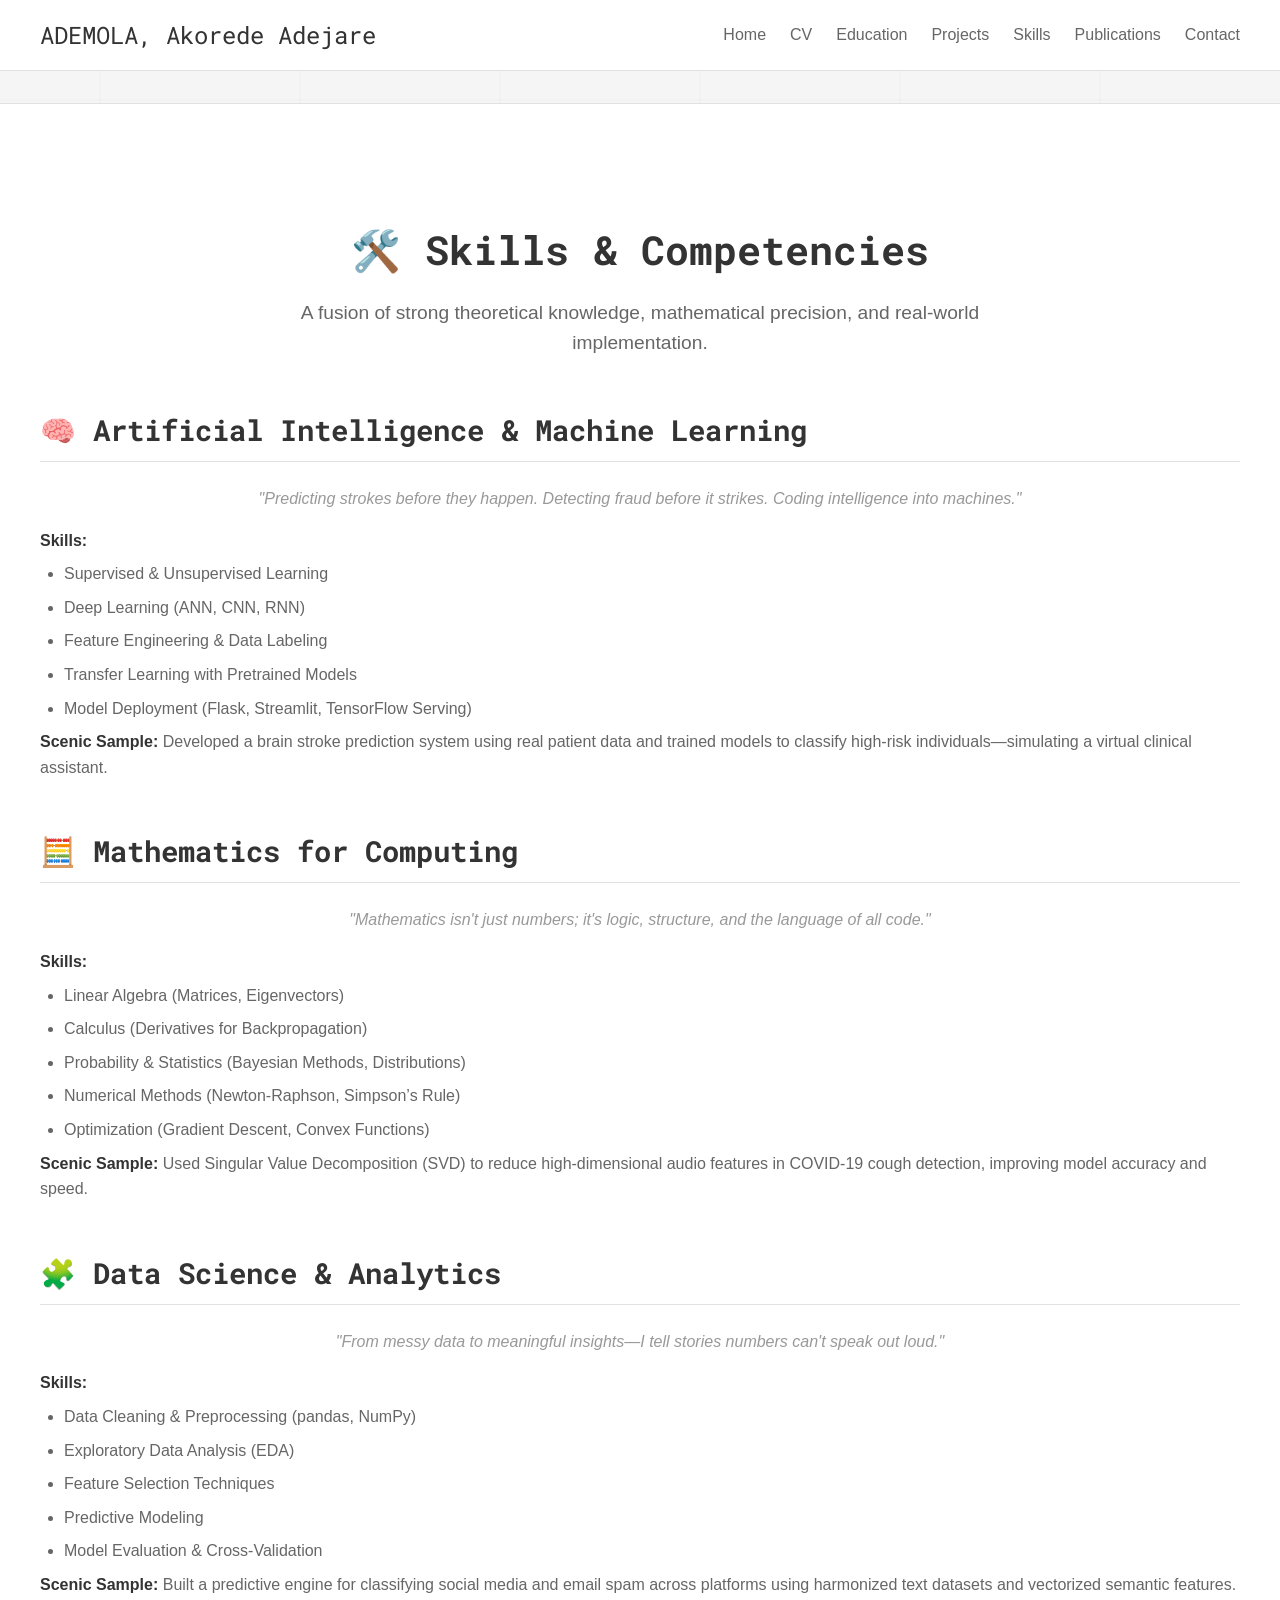
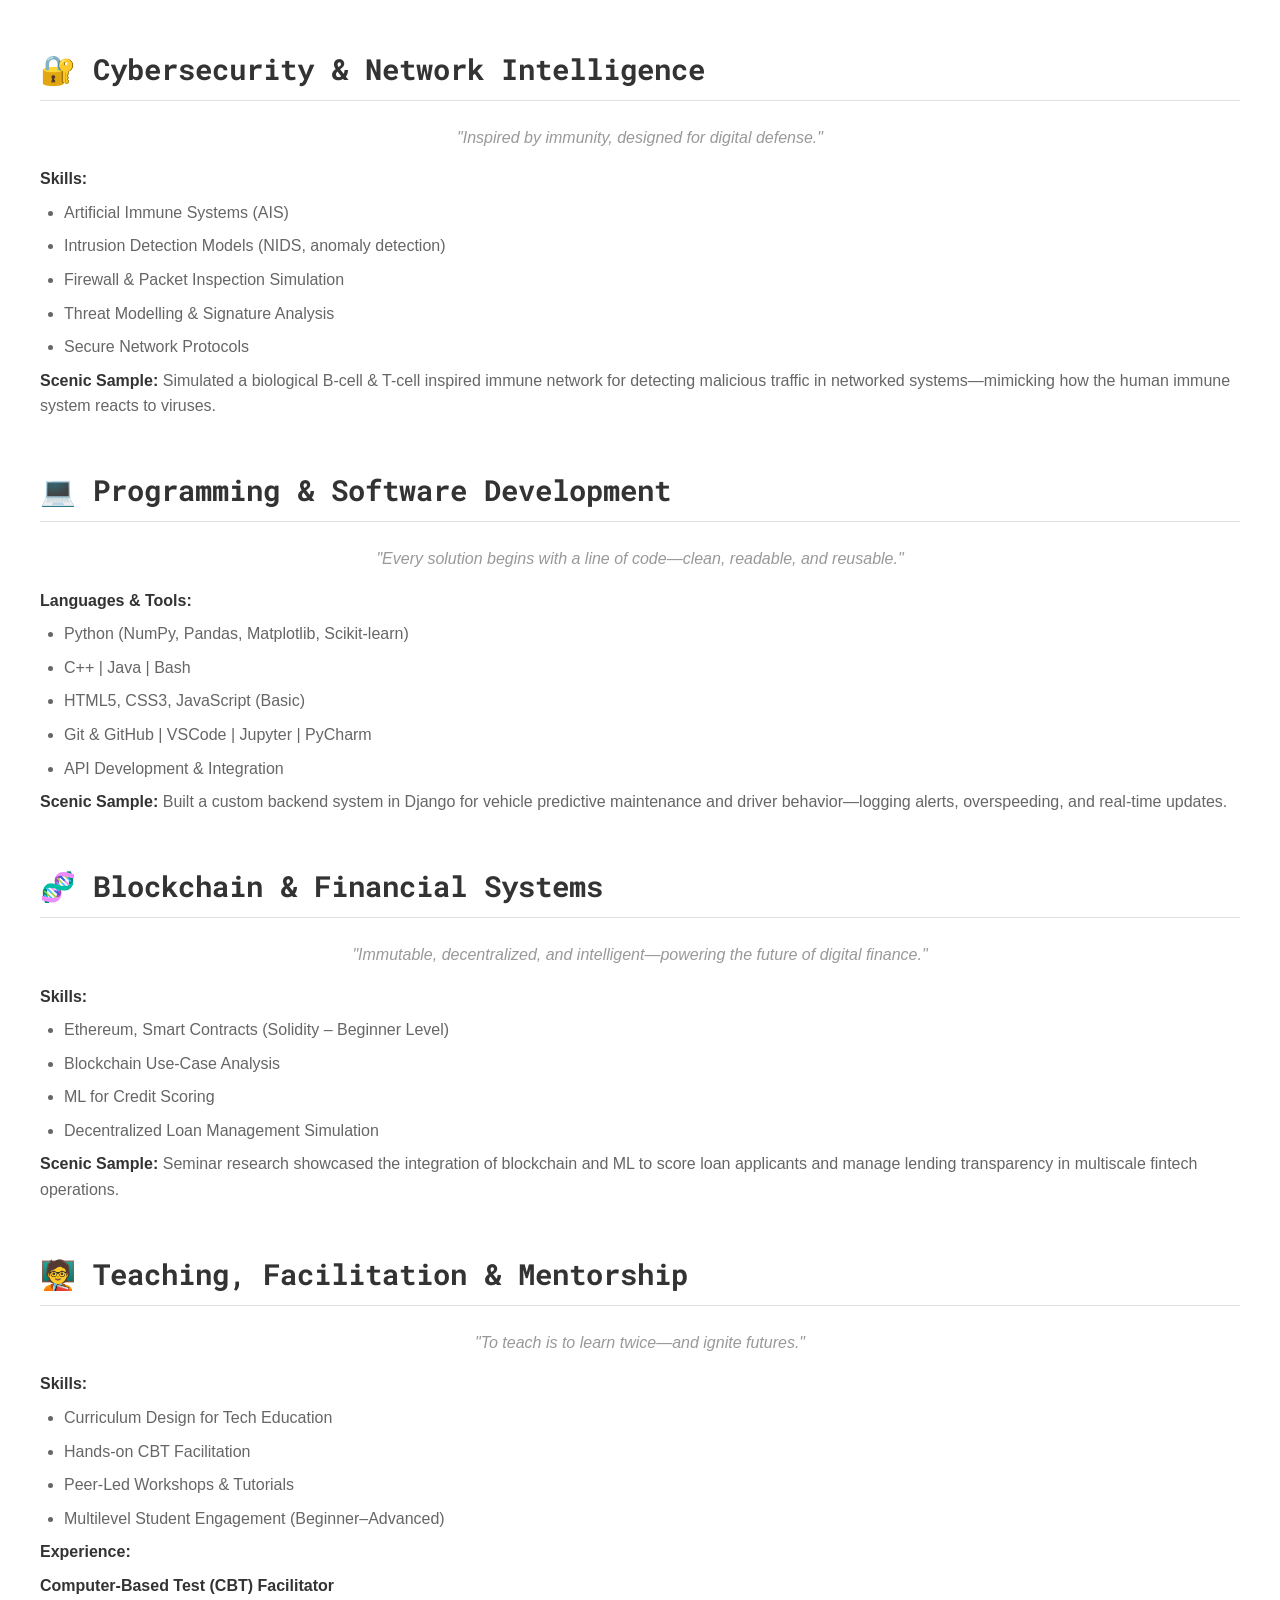
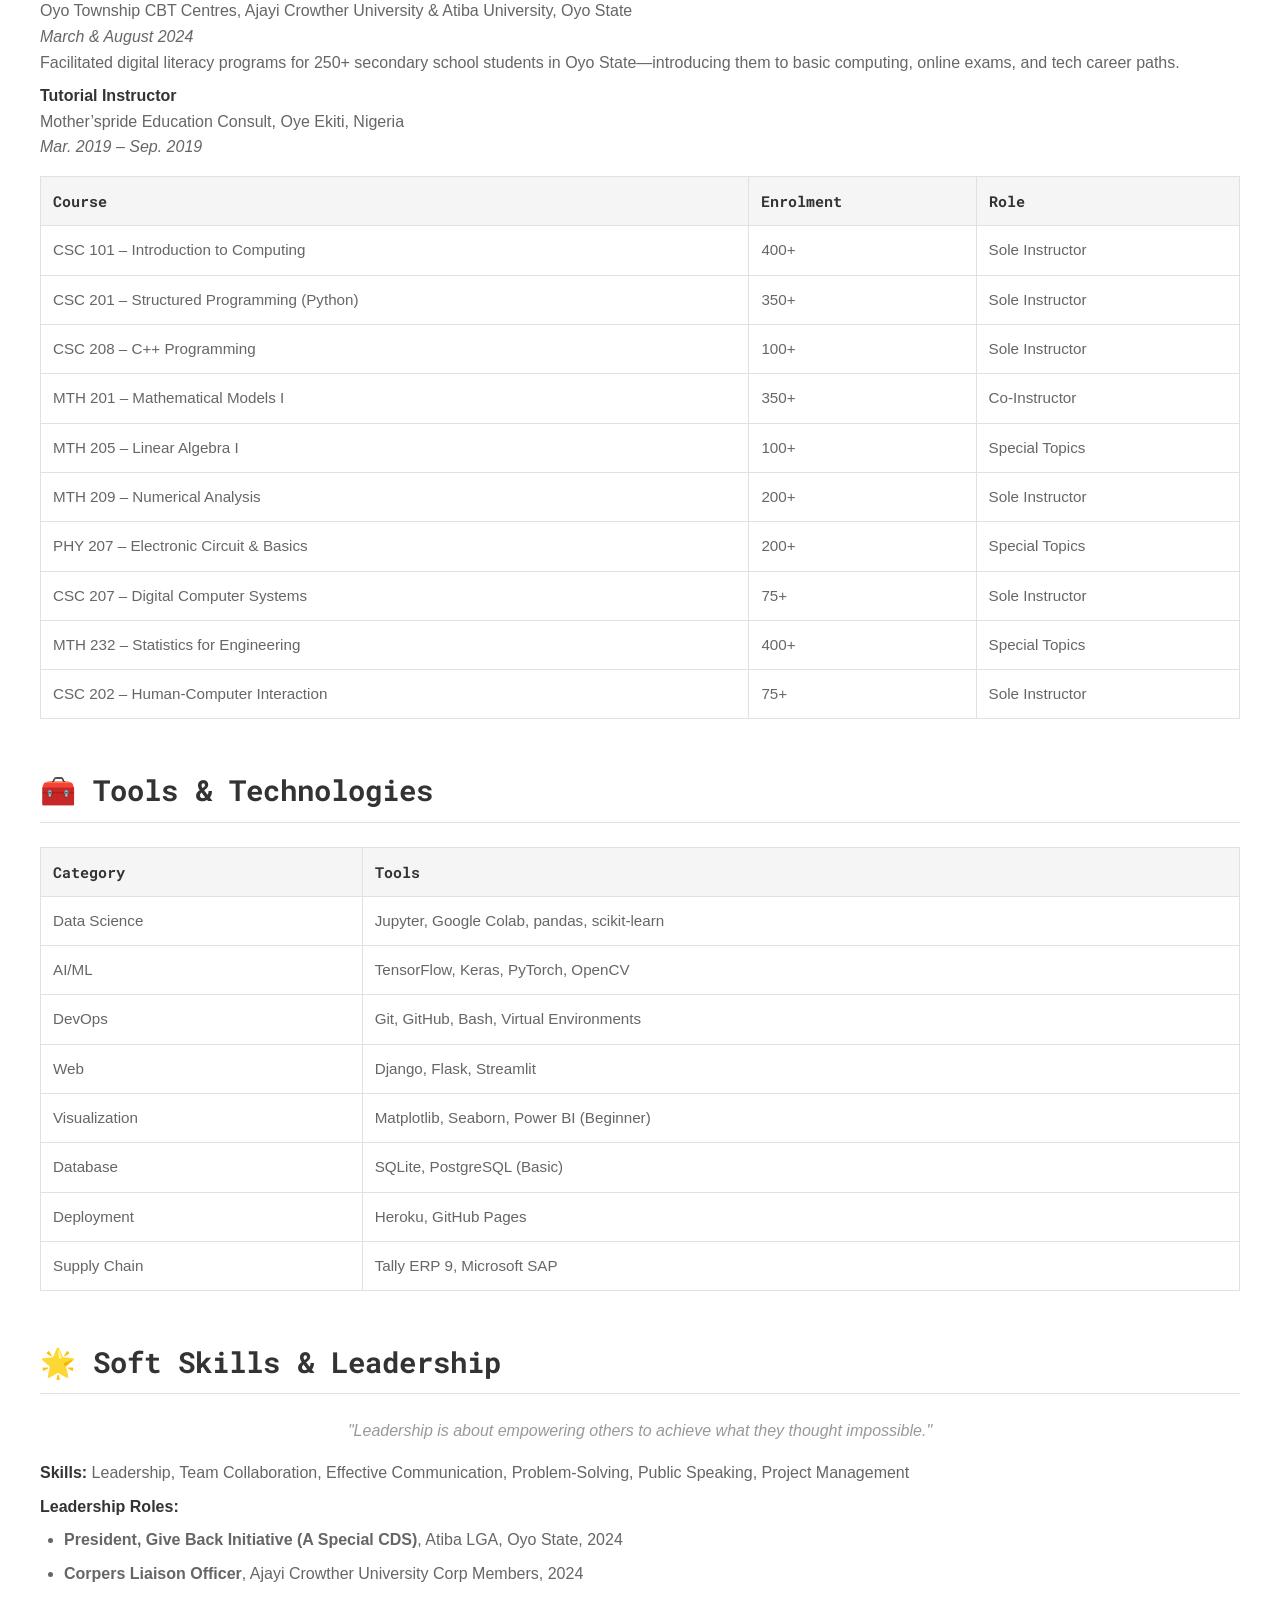
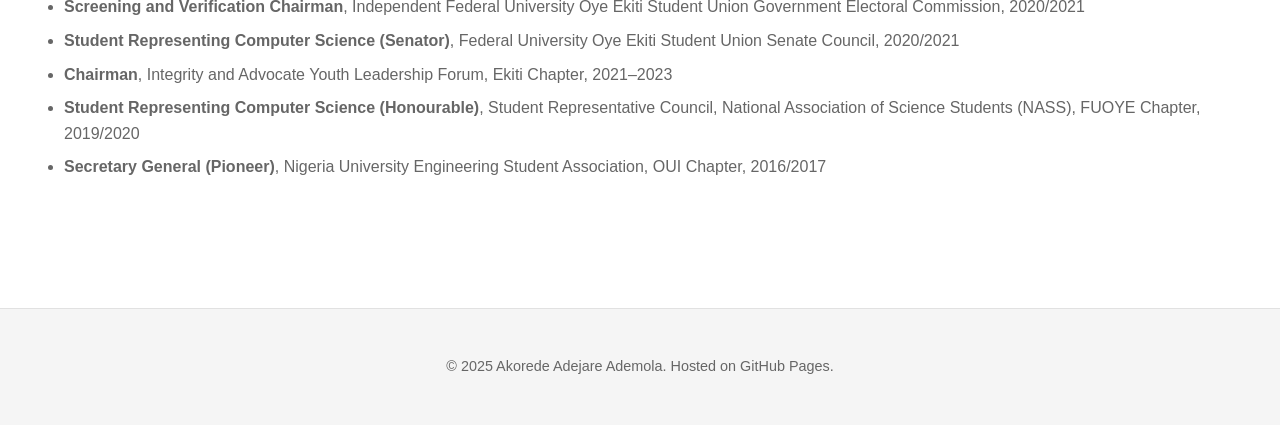
==== skills.html @ 157dbe5f "ADDED SKILL TAB" ====
<!DOCTYPE html>
<html lang="en">
<head>
    <meta charset="UTF-8">
    <meta name="viewport" content="width=device-width, initial-scale=1.0">
    <title>Skills | Akorede Adejare Ademola</title>
    <link rel="stylesheet" href="styles.css">
    <link href="https://fonts.googleapis.com/css2?family=Roboto+Mono&display=swap" rel="stylesheet">
</head>
<body>
    <header>
        <nav>
            <div class="nav-container">
                <a href="index.html" class="site-title">ADEMOLA, Akorede Adejare</a>
                <ul>
                    <li><a href="index.html">Home</a></li>
                    <li><a href="Ademola_Akorede_CV.PDF">CV</a></li>
                    <li><a href="education.html">Education</a></li>
                    <li><a href="projects.html">Projects</a></li>
                    <li><a href="skills.html">Skills</a></li>
                    <li><a href="publications.html">Publications</a></li>
                    <li><a href="contact.html">Contact</a></li>
                </ul>
            </div>
        </nav>
    </header>

    <main>
        <section class="skills">
            <h2>🛠️ Skills & Competencies</h2>
            <p class="skills-intro">A fusion of strong theoretical knowledge, mathematical precision, and real-world implementation.</p>

            <!-- AI & Machine Learning -->
            <div class="skills-section">
                <h3>🧠 Artificial Intelligence & Machine Learning</h3>
                <p class="quote">"Predicting strokes before they happen. Detecting fraud before it strikes. Coding intelligence into machines."</p>
                <p><strong>Skills:</strong></p>
                <ul>
                    <li>Supervised & Unsupervised Learning</li>
                    <li>Deep Learning (ANN, CNN, RNN)</li>
                    <li>Feature Engineering & Data Labeling</li>
                    <li>Transfer Learning with Pretrained Models</li>
                    <li>Model Deployment (Flask, Streamlit, TensorFlow Serving)</li>
                </ul>
                <p><strong>Scenic Sample:</strong> Developed a brain stroke prediction system using real patient data and trained models to classify high-risk individuals—simulating a virtual clinical assistant.</p>
            </div>

            <!-- Mathematics for Computing -->
            <div class="skills-section">
                <h3>🧮 Mathematics for Computing</h3>
                <p class="quote">"Mathematics isn't just numbers; it's logic, structure, and the language of all code."</p>
                <p><strong>Skills:</strong></p>
                <ul>
                    <li>Linear Algebra (Matrices, Eigenvectors)</li>
                    <li>Calculus (Derivatives for Backpropagation)</li>
                    <li>Probability & Statistics (Bayesian Methods, Distributions)</li>
                    <li>Numerical Methods (Newton-Raphson, Simpson’s Rule)</li>
                    <li>Optimization (Gradient Descent, Convex Functions)</li>
                </ul>
                <p><strong>Scenic Sample:</strong> Used Singular Value Decomposition (SVD) to reduce high-dimensional audio features in COVID-19 cough detection, improving model accuracy and speed.</p>
            </div>

            <!-- Data Science & Analytics -->
            <div class="skills-section">
                <h3>🧩 Data Science & Analytics</h3>
                <p class="quote">"From messy data to meaningful insights—I tell stories numbers can't speak out loud."</p>
                <p><strong>Skills:</strong></p>
                <ul>
                    <li>Data Cleaning & Preprocessing (pandas, NumPy)</li>
                    <li>Exploratory Data Analysis (EDA)</li>
                    <li>Feature Selection Techniques</li>
                    <li>Predictive Modeling</li>
                    <li>Model Evaluation & Cross-Validation</li>
                </ul>
                <p><strong>Scenic Sample:</strong> Built a predictive engine for classifying social media and email spam across platforms using harmonized text datasets and vectorized semantic features.</p>
            </div>

            <!-- Cybersecurity & Network Intelligence -->
            <div class="skills-section">
                <h3>🔐 Cybersecurity & Network Intelligence</h3>
                <p class="quote">"Inspired by immunity, designed for digital defense."</p>
                <p><strong>Skills:</strong></p>
                <ul>
                    <li>Artificial Immune Systems (AIS)</li>
                    <li>Intrusion Detection Models (NIDS, anomaly detection)</li>
                    <li>Firewall & Packet Inspection Simulation</li>
                    <li>Threat Modelling & Signature Analysis</li>
                    <li>Secure Network Protocols</li>
                </ul>
                <p><strong>Scenic Sample:</strong> Simulated a biological B-cell & T-cell inspired immune network for detecting malicious traffic in networked systems—mimicking how the human immune system reacts to viruses.</p>
            </div>

            <!-- Programming & Software Development -->
            <div class="skills-section">
                <h3>💻 Programming & Software Development</h3>
                <p class="quote">"Every solution begins with a line of code—clean, readable, and reusable."</p>
                <p><strong>Languages & Tools:</strong></p>
                <ul>
                    <li>Python (NumPy, Pandas, Matplotlib, Scikit-learn)</li>
                    <li>C++ | Java | Bash</li>
                    <li>HTML5, CSS3, JavaScript (Basic)</li>
                    <li>Git & GitHub | VSCode | Jupyter | PyCharm</li>
                    <li>API Development & Integration</li>
                </ul>
                <p><strong>Scenic Sample:</strong> Built a custom backend system in Django for vehicle predictive maintenance and driver behavior—logging alerts, overspeeding, and real-time updates.</p>
            </div>

            <!-- Blockchain & Financial Systems -->
            <div class="skills-section">
                <h3>🧬 Blockchain & Financial Systems</h3>
                <p class="quote">"Immutable, decentralized, and intelligent—powering the future of digital finance."</p>
                <p><strong>Skills:</strong></p>
                <ul>
                    <li>Ethereum, Smart Contracts (Solidity – Beginner Level)</li>
                    <li>Blockchain Use-Case Analysis</li>
                    <li>ML for Credit Scoring</li>
                    <li>Decentralized Loan Management Simulation</li>
                </ul>
                <p><strong>Scenic Sample:</strong> Seminar research showcased the integration of blockchain and ML to score loan applicants and manage lending transparency in multiscale fintech operations.</p>
            </div>

            <!-- Teaching, Facilitation & Mentorship -->
            <div class="skills-section">
                <h3>🧑‍🏫 Teaching, Facilitation & Mentorship</h3>
                <p class="quote">"To teach is to learn twice—and ignite futures."</p>
                <p><strong>Skills:</strong></p>
                <ul>
                    <li>Curriculum Design for Tech Education</li>
                    <li>Hands-on CBT Facilitation</li>
                    <li>Peer-Led Workshops & Tutorials</li>
                    <li>Multilevel Student Engagement (Beginner–Advanced)</li>
                </ul>
                <p><strong>Experience:</strong></p>
                <p><strong>Computer-Based Test (CBT) Facilitator</strong><br>
                Oyo Township CBT Centres, Ajayi Crowther University & Atiba University, Oyo State<br>
                <em>March & August 2024</em><br>
                Facilitated digital literacy programs for 250+ secondary school students in Oyo State—introducing them to basic computing, online exams, and tech career paths.</p>
                <p><strong>Tutorial Instructor</strong><br>
                Mother’spride Education Consult, Oye Ekiti, Nigeria<br>
                <em>Mar. 2019 – Sep. 2019</em></p>
                <table>
                    <thead>
                        <tr>
                            <th>Course</th>
                            <th>Enrolment</th>
                            <th>Role</th>
                        </tr>
                    </thead>
                    <tbody>
                        <tr><td>CSC 101 – Introduction to Computing</td><td>400+</td><td>Sole Instructor</td></tr>
                        <tr><td>CSC 201 – Structured Programming (Python)</td><td>350+</td><td>Sole Instructor</td></tr>
                        <tr><td>CSC 208 – C++ Programming</td><td>100+</td><td>Sole Instructor</td></tr>
                        <tr><td>MTH 201 – Mathematical Models I</td><td>350+</td><td>Co-Instructor</td></tr>
                        <tr><td>MTH 205 – Linear Algebra I</td><td>100+</td><td>Special Topics</td></tr>
                        <tr><td>MTH 209 – Numerical Analysis</td><td>200+</td><td>Sole Instructor</td></tr>
                        <tr><td>PHY 207 – Electronic Circuit & Basics</td><td>200+</td><td>Special Topics</td></tr>
                        <tr><td>CSC 207 – Digital Computer Systems</td><td>75+</td><td>Sole Instructor</td></tr>
                        <tr><td>MTH 232 – Statistics for Engineering</td><td>400+</td><td>Special Topics</td></tr>
                        <tr><td>CSC 202 – Human-Computer Interaction</td><td>75+</td><td>Sole Instructor</td></tr>
                    </tbody>
                </table>
            </div>

            <!-- Tools & Technologies -->
            <div class="skills-section">
                <h3>🧰 Tools & Technologies</h3>
                <table>
                    <thead>
                        <tr>
                            <th>Category</th>
                            <th>Tools</th>
                        </tr>
                    </thead>
                    <tbody>
                        <tr><td>Data Science</td><td>Jupyter, Google Colab, pandas, scikit-learn</td></tr>
                        <tr><td>AI/ML</td><td>TensorFlow, Keras, PyTorch, OpenCV</td></tr>
                        <tr><td>DevOps</td><td>Git, GitHub, Bash, Virtual Environments</td></tr>
                        <tr><td>Web</td><td>Django, Flask, Streamlit</td></tr>
                        <tr><td>Visualization</td><td>Matplotlib, Seaborn, Power BI (Beginner)</td></tr>
                        <tr><td>Database</td><td>SQLite, PostgreSQL (Basic)</td></tr>
                        <tr><td>Deployment</td><td>Heroku, GitHub Pages</td></tr>
                        <tr><td>Supply Chain</td><td>Tally ERP 9, Microsoft SAP</td></tr>
                    </tbody>
                </table>
            </div>

            <!-- Soft Skills -->
            <div class="skills-section">
                <h3>🌟 Soft Skills & Leadership</h3>
                <p class="quote">"Leadership is about empowering others to achieve what they thought impossible."</p>
                <p><strong>Skills:</strong> Leadership, Team Collaboration, Effective Communication, Problem-Solving, Public Speaking, Project Management</p>
                <p><strong>Leadership Roles:</strong></p>
                <ul>
                    <li><strong>President, Give Back Initiative (A Special CDS)</strong>, Atiba LGA, Oyo State, 2024</li>
                    <li><strong>Corpers Liaison Officer</strong>, Ajayi Crowther University Corp Members, 2024</li>
                    <li><strong>Screening and Verification Chairman</strong>, Independent Federal University Oye Ekiti Student Union Government Electoral Commission, 2020/2021</li>
                    <li><strong>Student Representing Computer Science (Senator)</strong>, Federal University Oye Ekiti Student Union Senate Council, 2020/2021</li>
                    <li><strong>Chairman</strong>, Integrity and Advocate Youth Leadership Forum, Ekiti Chapter, 2021–2023</li>
                    <li><strong>Student Representing Computer Science (Honourable)</strong>, Student Representative Council, National Association of Science Students (NASS), FUOYE Chapter, 2019/2020</li>
                    <li><strong>Secretary General (Pioneer)</strong>, Nigeria University Engineering Student Association, OUI Chapter, 2016/2017</li>
                </ul>
            </div>
        </section>
    </main>

    <footer>
        <p>© 2025 Akorede Adejare Ademola. Hosted on GitHub Pages.</p>
    </footer>

    <script src="script.js"></script>
</body>
</html>
---- styles.css ----
body {
    font-family: -apple-system, BlinkMacSystemFont, "Segoe UI", Roboto, Helvetica, Arial, sans-serif;
    margin: 0;
    padding: 0;
    background: #fff;
    color: #333;
    line-height: 1.6;
}

header {
    background: #f5f5f5;
    position: relative;
    padding-bottom: 2rem;
    border-bottom: 1px solid #e1e1e1;
}

header::before {
    content: '';
    position: absolute;
    top: 0;
    left: 0;
    width: 100%;
    height: 100%;
    background: url('data:image/svg+xml,<svg xmlns="http://www.w3.org/2000/svg" width="200" height="200" viewBox="0 0 200 200"><line x1="0" y1="100" x2="200" y2="100" stroke="rgba(0,0,0,0.05)" stroke-width="1"/><line x1="100" y1="0" x2="100" y2="200" stroke="rgba(0,0,0,0.05)" stroke-width="1"/><circle cx="50" cy="50" r="2" fill="rgba(0,0,0,0.1)"/><circle cx="150" cy="150" r="2" fill="rgba(0,0,0,0.1)"/></svg>');
    opacity: 0.5;
}

nav {
    background: #fff;
    border-bottom: 1px solid #e1e1e1;
    position: sticky;
    top: 0;
    z-index: 100;
}

.nav-container {
    max-width: 1200px;
    margin: 0 auto;
    padding: 1rem 2rem;
    display: flex;
    justify-content: space-between;
    align-items: center;
}

.site-title {
    font-family: 'Roboto Mono', monospace;
    font-size: 1.5rem;
    color: #333;
    text-decoration: none;
}

nav ul {
    list-style: none;
    margin: 0;
    padding: 0;
    display: flex;
    gap: 1.5rem;
}

nav a {
    color: #666;
    text-decoration: none;
    font-size: 1rem;
    transition: color 0.2s ease;
}

nav a:hover {
    color: #00c4cc;
}

.hero {
    max-width: 1200px;
    margin: 3rem auto 0;
    padding: 0 2rem;
    text-align: center;
}

.hero h1 {
    font-family: 'Roboto Mono', monospace;
    font-size: 2rem;
    color: #333;
    margin: 0 0 1rem;
}

.affiliation, .credentials, .intro {
    font-size: 1.1rem;
    color: #666;
    margin: 0 0 0.5rem;
}

main {
    max-width: 1200px;
    margin: 2rem auto;
    padding: 0 2rem;
}

.portfolio-summary h2 {
    font-family: 'Roboto Mono', monospace;
    font-size: 1.8rem;
    color: #333;
    border-bottom: 1px solid #e1e1e1;
    padding-bottom: 0.5rem;
    margin-bottom: 2rem;
}

.summary-card {
    background: #fff;
    padding: 1.5rem;
    border: 1px solid #e1e1e1;
    border-radius: 4px;
    margin-bottom: 2rem;
    box-shadow: 0 2px 4px rgba(0,0,0,0.05);
}

.summary-card p:first-child {
    font-weight: bold;
    color: #00c4cc;
    margin-bottom: 0.5rem;
}

.summary-grid {
    display: grid;
    grid-template-columns: repeat(auto-fit, minmax(300px, 1fr));
    gap: 2rem;
}

.summary-item {
    background: #fff;
    padding: 1.5rem;
    border: 1px solid #e1e1e1;
    border-radius: 4px;
    transition: box-shadow 0.2s ease;
}

.summary-item:hover {
    box-shadow: 0 4px 8px rgba(0,0,0,0.1);
}

.summary-item h3 {
    font-family: 'Roboto Mono', monospace;
    font-size: 1.2rem;
    color: #333;
    margin: 0 0 1rem;
}

.summary-item p, .summary-item ul {
    font-size: 1rem;
    color: #666;
    margin: 0 0 1rem;
}

.summary-item ul {
    padding-left: 1.5rem;
}

.summary-item ul li {
    margin-bottom: 0.5rem;
}

footer {
    text-align: center;
    padding: 2rem;
    background: #f5f5f5;
    color: #666;
    font-size: 0.9rem;
    border-top: 1px solid #e1e1e1;
}

/* Dark Mode Adjustments */
.dark-mode { background: #2d2d2d; color: #ddd; }
.dark-mode header { background: #333; border-bottom-color: #444; }
.dark-mode header::before { background: url('data:image/svg+xml,<svg xmlns="http://www.w3.org/2000/svg" width="200" height="200" viewBox="0 0 200 200"><line x1="0" y1="100" x2="200" y2="100" stroke="rgba(255,255,255,0.05)" stroke-width="1"/><line x1="100" y1="0" x2="100" y2="200" stroke="rgba(255,255,255,0.05)" stroke-width="1"/><circle cx="50" cy="50" r="2" fill="rgba(255,255,255,0.1)"/><circle cx="150" cy="150" r="2" fill="rgba(255,255,255,0.1)"/></svg>'); }
.dark-mode nav { background: #222; border-bottom-color: #333; }
.dark-mode .site-title, .dark-mode .hero h1, .dark-mode h2, .dark-mode h3 { color: #fff; }
.dark-mode nav a { color: #bbb; }
.dark-mode nav a:hover { color: #00c4cc; }
.dark-mode .affiliation, .dark-mode .intro, .dark-mode .summary-item p, .dark-mode .summary-item ul { color: #bbb; }
.dark-mode .credentials { color: #888; }
.dark-mode .summary-card, .dark-mode .summary-item { background: #333; border-color: #444; box-shadow: 0 2px 4px rgba(255,255,255,0.05); }
.dark-mode .summary-card p:first-child { color: #00c4cc; }
.dark-mode .summary-item:hover { box-shadow: 0 4px 8px rgba(255,255,255,0.1); }
.dark-mode footer { background: #333; color: #bbb; border-top-color: #444; }

/* Add this to the end of your existing styles.css */
.cv-button {
    display: inline-block;
    padding: 0.75rem 1.5rem;
    background: #00c4cc; /* Teal from Minimal Mistakes */
    color: #fff;
    text-decoration: none;
    border-radius: 4px;
    font-family: 'Roboto Mono', monospace;
    font-size: 1rem;
    margin-top: 1.5rem;
    transition: background 0.2s ease;
}

.cv-button:hover {
    background: #009ba1; /* Darker teal on hover */
}

/* Dark mode adjustment for CV button */
.dark-mode .cv-button {
    background: #00c4cc;
}

.dark-mode .cv-button:hover {
    background: #009ba1;
}

/* Contact Section */
.contact {
    padding: 4rem 0;
    text-align: center;
    background: linear-gradient(135deg, #f5f5f5 0%, #e5e5e5 100%); /* Subtle gradient background */
    position: relative;
    overflow: hidden;
}

/* Add a subtle data-inspired overlay */
.contact::before {
    content: '';
    position: absolute;
    top: 0;
    left: 0;
    width: 100%;
    height: 100%;
    background: url('data:image/svg+xml,<svg xmlns="http://www.w3.org/2000/svg" width="200" height="200" viewBox="0 0 200 200"><line x1="0" y1="100" x2="200" y2="100" stroke="rgba(0,0,0,0.03)" stroke-width="1"/><line x1="100" y1="0" x2="100" y2="200" stroke="rgba(0,0,0,0.03)" stroke-width="1"/><circle cx="50" cy="50" r="2" fill="rgba(0,0,0,0.05)"/><circle cx="150" cy="150" r="2" fill="rgba(0,0,0,0.05)"/></svg>');
    opacity: 0.5;
    pointer-events: none;
}

.contact h2 {
    font-family: 'Roboto Mono', monospace;
    font-size: 2.5rem;
    color: #333;
    margin-bottom: 1rem;
    text-shadow: 1px 1px 2px rgba(0,0,0,0.1);
}

.contact-intro {
    max-width: 700px;
    margin: 0 auto 3rem;
    font-size: 1.2rem;
    color: #666;
    line-height: 1.8;
}

.contact-grid {
    display: grid;
    grid-template-columns: repeat(auto-fit, minmax(260px, 1fr));
    gap: 2rem;
    max-width: 1200px;
    margin: 0 auto;
}

.contact-item {
    background: rgba(255, 255, 255, 0.8); /* Glassmorphism effect */
    backdrop-filter: blur(10px);
    padding: 1.5rem;
    border: 1px solid rgba(255, 255, 255, 0.2);
    border-radius: 12px;
    transition: transform 0.3s ease, box-shadow 0.3s ease, background 0.3s ease;
    text-align: left;
}

.contact-item:hover {
    transform: translateY(-8px);
    box-shadow: 0 8px 16px rgba(0,0,0,0.15);
    background: rgba(255, 255, 255, 0.9);
}

.contact-item i {
    font-size: 1.8rem;
    color: #00c4cc;
    margin-right: 1rem;
    vertical-align: middle;
    transition: transform 0.3s ease;
}

.contact-item:hover i {
    transform: scale(1.2) rotate(5deg); /* Subtle pulse and rotate on hover */
}

.contact-item p {
    margin: 0;
    font-size: 1rem;
    color: #666;
    display: inline-block;
}

.contact-item p strong {
    color: #333;
}

.contact-item a {
    color: #00c4cc;
    text-decoration: none;
    font-weight: 500;
    transition: color 0.2s ease;
}

.contact-item a:hover {
    color: #009ba1;
}

.contact-item span {
    font-size: 0.9rem;
    color: #999;
}

.location i {
    color: #ff6b6b;
}

.dark-mode .contact {
    background: linear-gradient(135deg, #2d2d2d 0%, #1f1f1f 100%);
}

.dark-mode .contact::before {
    background: url('data:image/svg+xml,<svg xmlns="http://www.w3.org/2000/svg" width="200" height="200" viewBox="0 0 200 200"><line x1="0" y1="100" x2="200" y2="100" stroke="rgba(255,255,255,0.03)" stroke-width="1"/><line x1="100" y1="0" x2="100" y2="200" stroke="rgba(255,255,255,0.03)" stroke-width="1"/><circle cx="50" cy="50" r="2" fill="rgba(255,255,255,0.05)"/><circle cx="150" cy="150" r="2" fill="rgba(255,255,255,0.05)"/></svg>');
}

.dark-mode .contact h2,
.dark-mode .contact-item p strong {
    color: #fff;
}

.dark-mode .contact-intro,
.dark-mode .contact-item p {
    color: #bbb;
}

.dark-mode .contact-item {
    background: rgba(50, 50, 50, 0.8);
    border-color: rgba(255, 255, 255, 0.1);
    box-shadow: 0 2px 4px rgba(255,255,255,0.05);
}

.dark-mode .contact-item:hover {
    background: rgba(50, 50, 50, 0.9);
    box-shadow: 0 8px 16px rgba(255,255,255,0.1);
}

.dark-mode .contact-item a {
    color: #00c4cc;
}

.dark-mode .contact-item a:hover {
    color: #009ba1;
}

.dark-mode .contact-item span {
    color: #888;
}

.dark-mode .location i {
    color: #ff8787;
}

/* Education Section */
.education {
    padding: 3rem 0;
    max-width: 1200px;
    margin: 0 auto;
}

.education h2 {
    font-family: 'Roboto Mono', monospace;
    font-size: 2.5rem;
    color: #333;
    text-align: center;
    margin-bottom: 2rem;
}

.education-section {
    margin-bottom: 3rem;
}

.education-section h3 {
    font-family: 'Roboto Mono', monospace;
    font-size: 1.8rem;
    color: #333;
    border-bottom: 1px solid #e1e1e1;
    padding-bottom: 0.5rem;
    margin-bottom: 1.5rem;
}

.education-item {
    background: #fff;
    padding: 1.5rem;
    border: 1px solid #e1e1e1;
    border-radius: 8px;
    margin-bottom: 1.5rem;
    transition: box-shadow 0.3s ease;
}

.education-item:hover {
    box-shadow: 0 4px 8px rgba(0,0,0,0.1);
}

.education-item h4 {
    font-family: 'Roboto Mono', monospace;
    font-size: 1.4rem;
    color: #00c4cc;
    margin-bottom: 0.5rem;
}

.education-item p {
    font-size: 1rem;
    color: #666;
    margin: 0.5rem 0;
}

.education-item a {
    color: #00c4cc;
    text-decoration: none;
    transition: color 0.2s ease;
}

.education-item a:hover {
    color: #009ba1;
}

.education-item ul {
    padding-left: 1.5rem;
    margin: 0.5rem 0;
}

.education-item ul li {
    font-size: 1rem;
    color: #666;
    margin-bottom: 0.5rem;
}

.education-item table {
    width: 100%;
    border-collapse: collapse;
    margin: 1rem 0;
}

.education-item table th,
.education-item table td {
    padding: 0.75rem;
    border: 1px solid #e1e1e1;
    font-size: 0.95rem;
    text-align: left;
}

.education-item table th {
    background: #f5f5f5;
    color: #333;
    font-family: 'Roboto Mono', monospace;
}

.education-item table td {
    color: #666;
}

.quote {
    font-style: italic;
    color: #999;
    text-align: center;
    margin: 1rem 0;
}

/* Dark Mode Adjustments */
.dark-mode .education h2,
.dark-mode .education-section h3,
.dark-mode .education-item table th {
    color: #fff;
}

.dark-mode .education-item {
    background: #333;
    border-color: #444;
}

.dark-mode .education-item:hover {
    box-shadow: 0 4px 8px rgba(255,255,255,0.1);
}

.dark-mode .education-item h4 {
    color: #00c4cc;
}

.dark-mode .education-item p,
.dark-mode .education-item ul li,
.dark-mode .education-item table td {
    color: #bbb;
}

.dark-mode .education-item a {
    color: #00c4cc;
}

.dark-mode .education-item a:hover {
    color: #009ba1;
}

.dark-mode .education-item table th {
    background: #444;
}

.dark-mode .quote {
    color: #888;
}

/* Skills Section */
.skills {
    padding: 3rem 0;
    max-width: 1200px;
    margin: 0 auto;
}

.skills h2 {
    font-family: 'Roboto Mono', monospace;
    font-size: 2.5rem;
    color: #333;
    text-align: center;
    margin-bottom: 1rem;
}

.skills-intro {
    max-width: 700px;
    margin: 0 auto 3rem;
    font-size: 1.2rem;
    color: #666;
    text-align: center;
}

.skills-section {
    margin-bottom: 3rem;
}

.skills-section h3 {
    font-family: 'Roboto Mono', monospace;
    font-size: 1.8rem;
    color: #333;
    border-bottom: 1px solid #e1e1e1;
    padding-bottom: 0.5rem;
    margin-bottom: 1.5rem;
}

.skills-section p {
    font-size: 1rem;
    color: #666;
    margin: 0.5rem 0;
}

.skills-section p.quote {
    font-style: italic;
    color: #999;
    margin-bottom: 1rem;
}

.skills-section p strong {
    color: #333;
}

.skills-section ul {
    padding-left: 1.5rem;
    margin: 0.5rem 0;
}

.skills-section ul li {
    font-size: 1rem;
    color: #666;
    margin-bottom: 0.5rem;
}

.skills-section table {
    width: 100%;
    border-collapse: collapse;
    margin: 1rem 0;
}

.skills-section table th,
.skills-section table td {
    padding: 0.75rem;
    border: 1px solid #e1e1e1;
    font-size: 0.95rem;
    text-align: left;
}

.skills-section table th {
    background: #f5f5f5;
    color: #333;
    font-family: 'Roboto Mono', monospace;
}

.skills-section table td {
    color: #666;
}

/* Dark Mode Adjustments */
.dark-mode .skills h2,
.dark-mode .skills-section h3,
.dark-mode .skills-section table th {
    color: #fff;
}

.dark-mode .skills-intro,
.dark-mode .skills-section p,
.dark-mode .skills-section ul li,
.dark-mode .skills-section table td {
    color: #bbb;
}

.dark-mode .skills-section p strong {
    color: #fff;
}

.dark-mode .skills-section p.quote {
    color: #888;
}

.dark-mode .skills-section table th {
    background: #444;
}
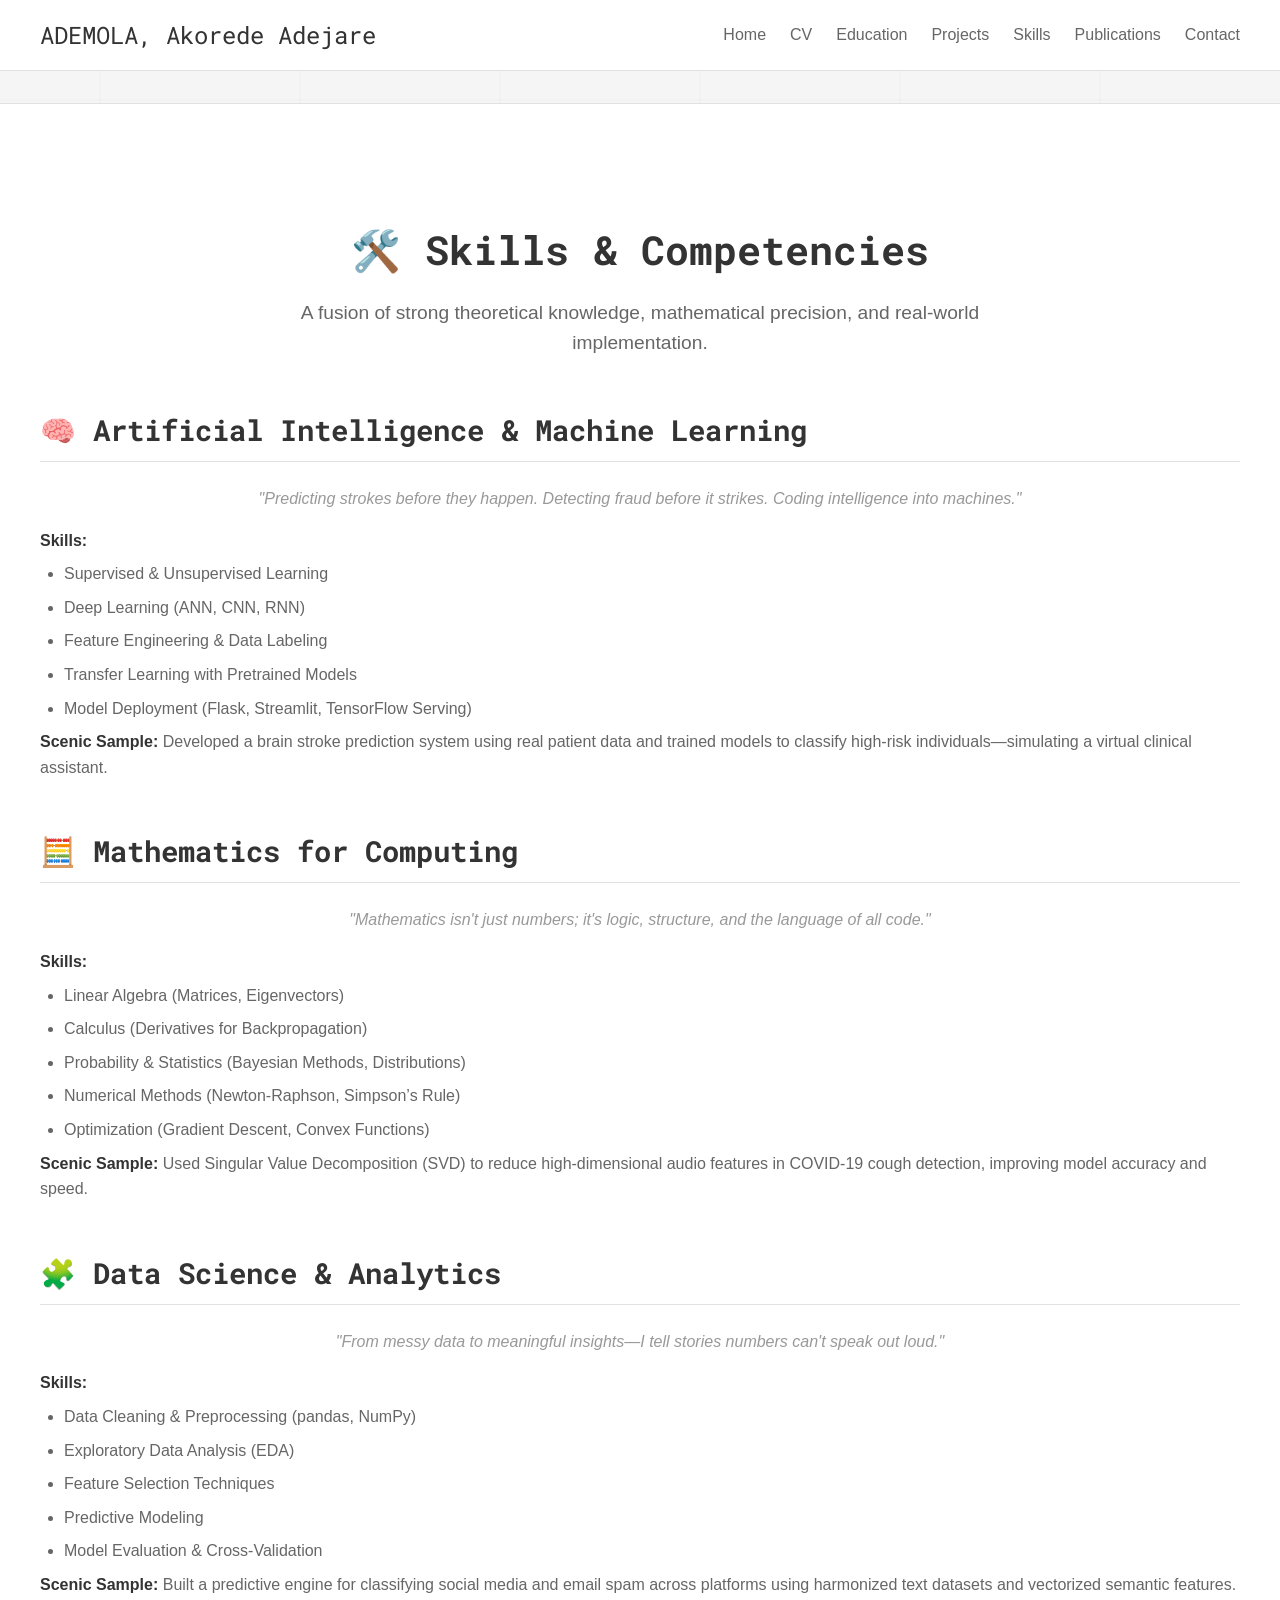
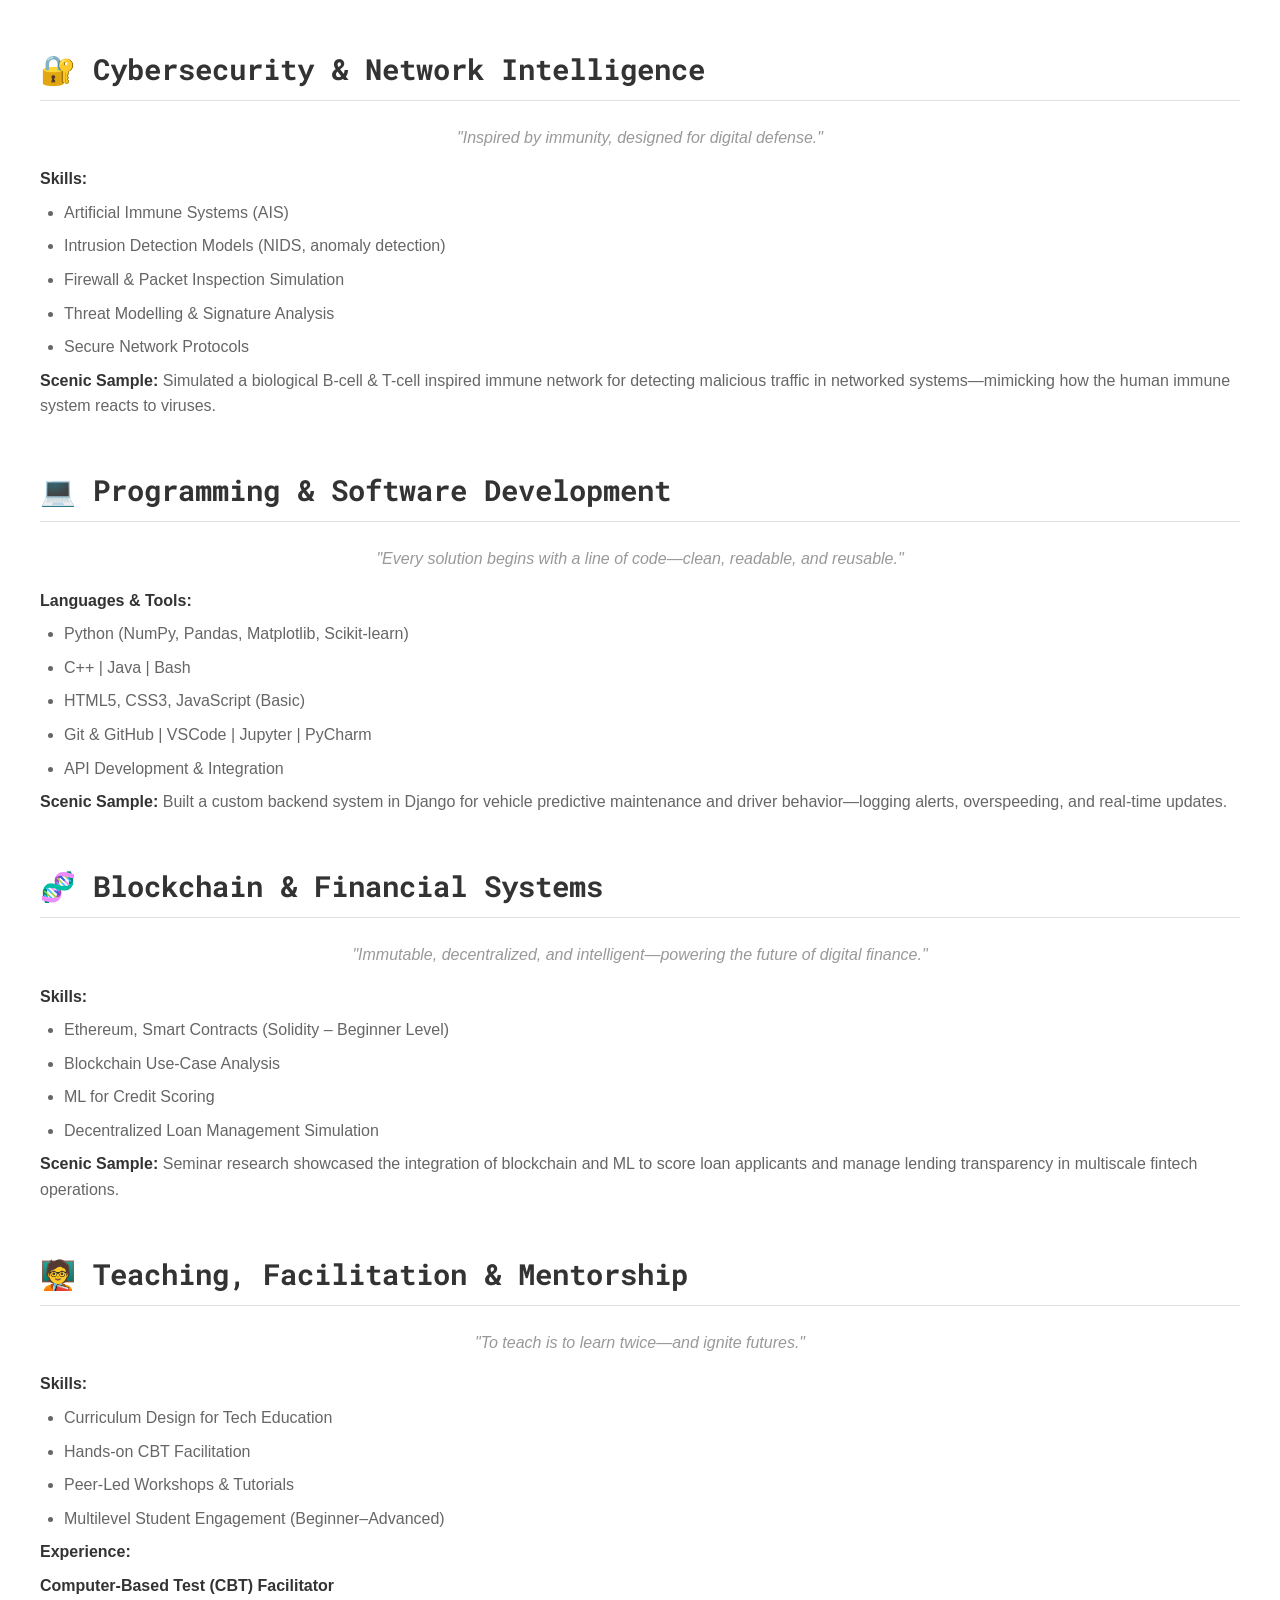
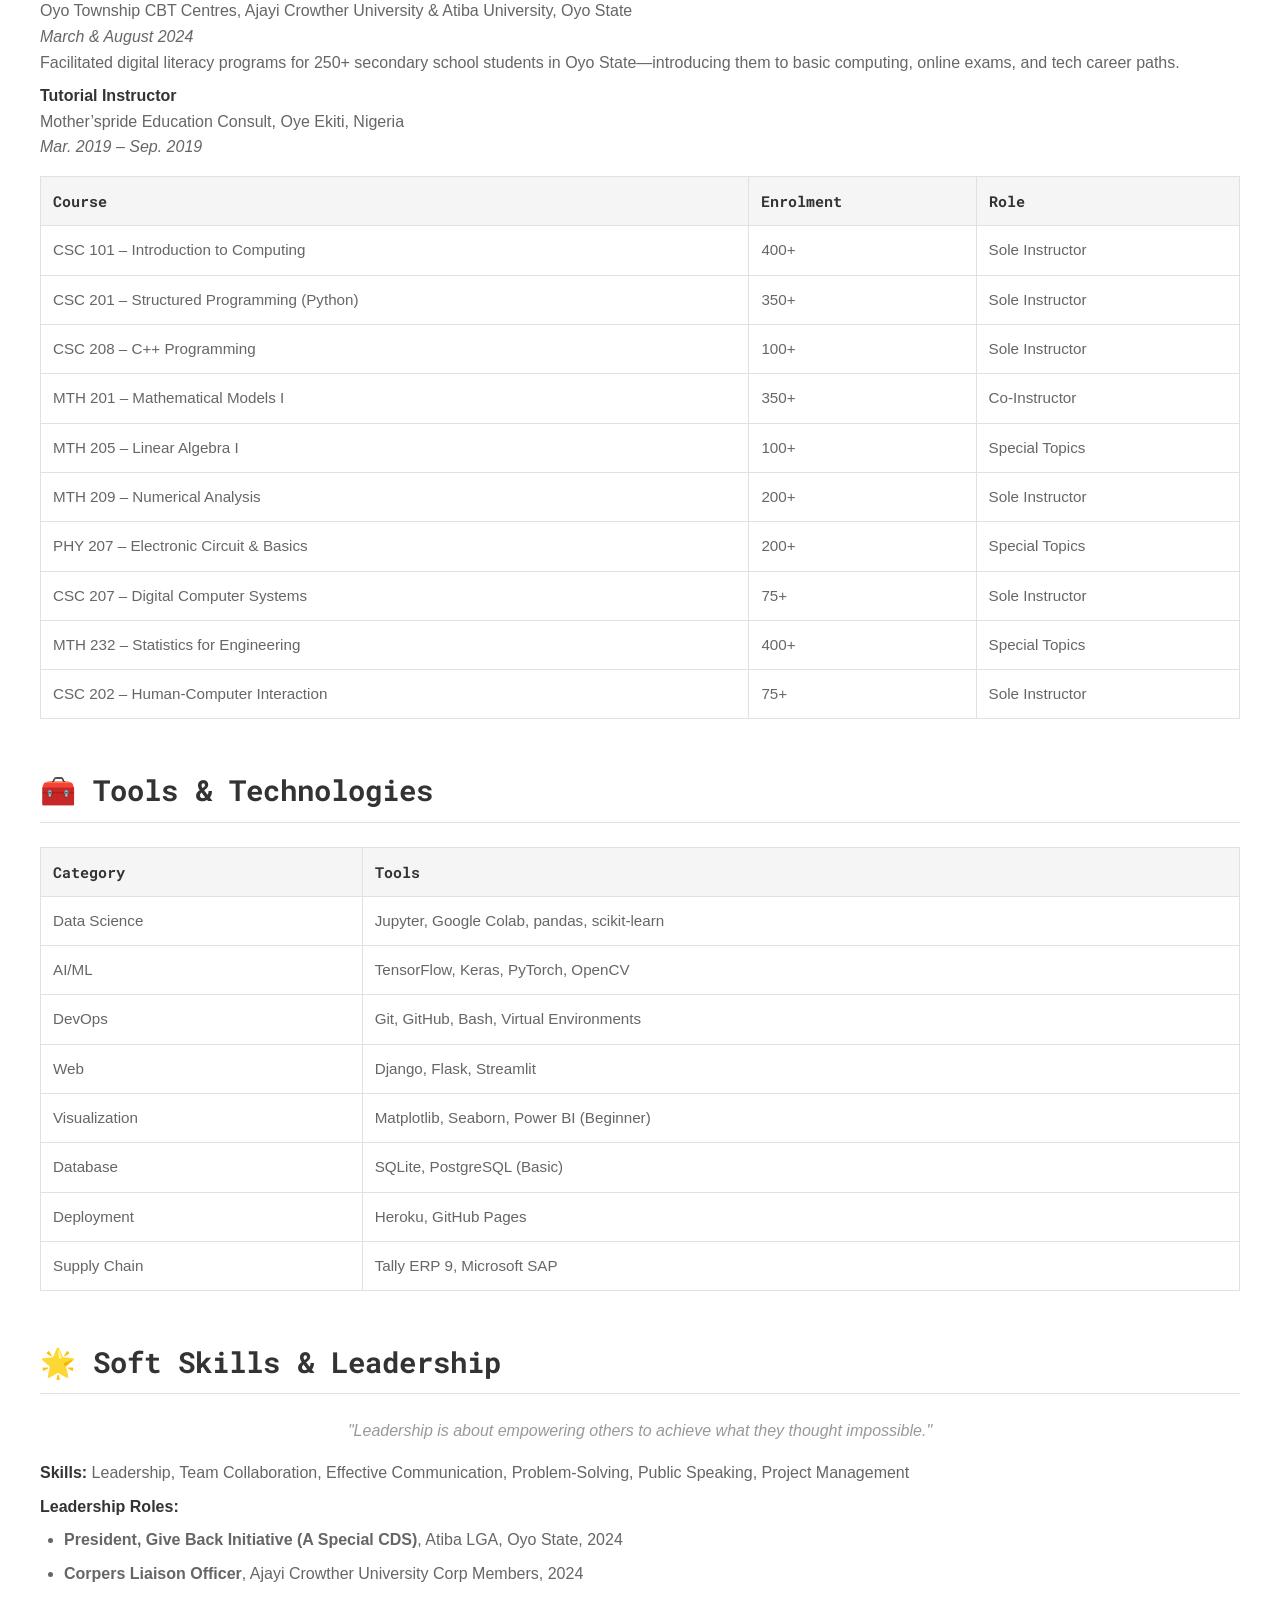
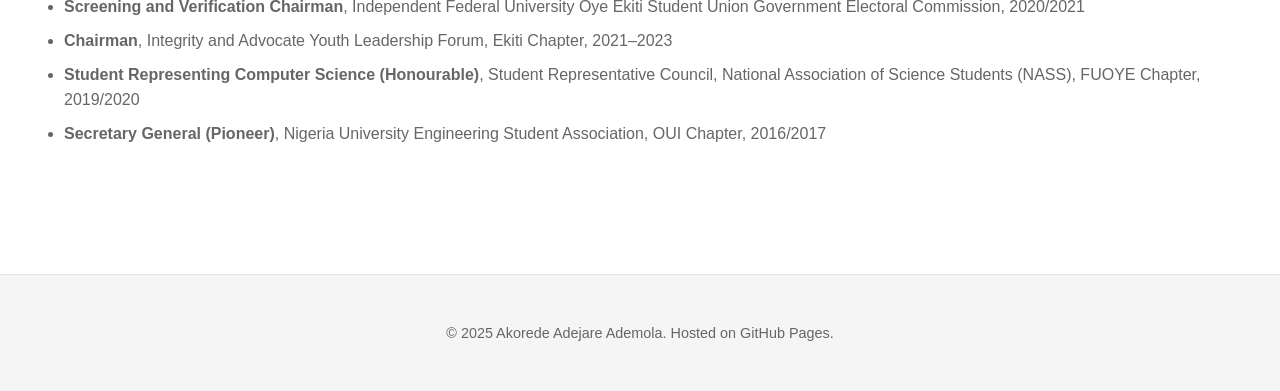
==== commit 9c7f77c6: "Final commit for full first portfolio" ====
--- a/skills.html
+++ b/skills.html
@@ -194,7 +194,6 @@
                     <li><strong>President, Give Back Initiative (A Special CDS)</strong>, Atiba LGA, Oyo State, 2024</li>
                     <li><strong>Corpers Liaison Officer</strong>, Ajayi Crowther University Corp Members, 2024</li>
                     <li><strong>Screening and Verification Chairman</strong>, Independent Federal University Oye Ekiti Student Union Government Electoral Commission, 2020/2021</li>
-                    <li><strong>Student Representing Computer Science (Senator)</strong>, Federal University Oye Ekiti Student Union Senate Council, 2020/2021</li>
                     <li><strong>Chairman</strong>, Integrity and Advocate Youth Leadership Forum, Ekiti Chapter, 2021–2023</li>
                     <li><strong>Student Representing Computer Science (Honourable)</strong>, Student Representative Council, National Association of Science Students (NASS), FUOYE Chapter, 2019/2020</li>
                     <li><strong>Secretary General (Pioneer)</strong>, Nigeria University Engineering Student Association, OUI Chapter, 2016/2017</li>
--- a/styles.css
+++ b/styles.css
@@ -617,4 +617,242 @@
 
 .dark-mode .skills-section table th {
     background: #444;
+}
+
+/* Projects Section */
+.projects {
+    padding: 3rem 0;
+    max-width: 1200px;
+    margin: 0 auto;
+}
+
+.projects h2 {
+    font-family: 'Roboto Mono', monospace;
+    font-size: 2.5rem;
+    color: #333;
+    text-align: center;
+    margin-bottom: 1rem;
+}
+
+.projects-intro {
+    max-width: 700px;
+    margin: 0 auto 3rem;
+    font-size: 1.2rem;
+    color: #666;
+    text-align: center;
+}
+
+.project-item {
+    background: #fff;
+    padding: 1.5rem;
+    border: 1px solid #e1e1e1;
+    border-radius: 8px;
+    margin-bottom: 1.5rem;
+    transition: box-shadow 0.3s ease, transform 0.3s ease;
+}
+
+.project-item:hover {
+    box-shadow: 0 4px 8px rgba(0,0,0,0.1);
+    transform: translateY(-5px);
+}
+
+.project-item h3 {
+    font-family: 'Roboto Mono', monospace;
+    font-size: 1.8rem;
+    color: #00c4cc;
+    margin-bottom: 0.5rem;
+}
+
+.project-item p {
+    font-size: 1rem;
+    color: #666;
+    margin: 0.5rem 0;
+}
+
+/* Dark Mode Adjustments */
+.dark-mode .projects h2 {
+    color: #fff;
+}
+
+.dark-mode .projects-intro,
+.dark-mode .project-item p {
+    color: #bbb;
+}
+
+.dark-mode .project-item {
+    background: #333;
+    border-color: #444;
+}
+
+.dark-mode .project-item:hover {
+    box-shadow: 0 4px 8px rgba(255,255,255,0.1);
+}
+
+.dark-mode .project-item h3 {
+    color: #00c4cc;
+}
+
+/* Publications Section */
+.publications {
+    padding: 3rem 0;
+    max-width: 1200px;
+    margin: 0 auto;
+    text-align: center;
+}
+
+.publications h2 {
+    font-family: 'Roboto Mono', monospace;
+    font-size: 2.5rem;
+    color: #333;
+    margin-bottom: 1rem;
+}
+
+.publications-intro {
+    max-width: 700px;
+    margin: 0 auto 3rem;
+    font-size: 1.2rem;
+    color: #666;
+}
+
+/* Coming Soon Animation */
+.coming-soon {
+    margin: 3rem 0;
+}
+
+.coming-soon-text {
+    font-family: 'Roboto Mono', monospace;
+    font-size: 2rem;
+    color: #00c4cc;
+    animation: fadeInOut 2s infinite;
+}
+
+@keyframes fadeInOut {
+    0%, 100% { opacity: 0.5; }
+    50% { opacity: 1; }
+}
+
+.progress-bar {
+    width: 50%;
+    height: 10px;
+    background: #e1e1e1;
+    border-radius: 5px;
+    margin: 1rem auto;
+    overflow: hidden;
+}
+
+.progress {
+    width: 78%; 
+    height: 100%;
+    background: #00c4cc;
+    border-radius: 5px;
+    animation: progressAnimation 3s infinite;
+}
+
+@keyframes progressAnimation {
+    0% { width: 0; }
+    100% { width: 60%; }
+}
+
+.coming-soon p {
+    font-size: 1rem;
+    color: #666;
+}
+
+/* Embedded LinkedIn Posts Section */
+.linkedin-posts {
+    max-width: 700px;
+    margin: 0 auto;
+    padding: 2rem;
+    background: #fff;
+    border: 1px solid #e1e1e1;
+    border-radius: 8px;
+    box-shadow: 0 2px 4px rgba(0,0,0,0.1);
+}
+
+.linkedin-posts h3 {
+    font-family: 'Roboto Mono', monospace;
+    font-size: 1.8rem;
+    color: #333;
+    margin-bottom: 1rem;
+}
+
+.linkedin-posts p {
+    font-size: 1rem;
+    color: #666;
+    margin-bottom: 1.5rem;
+}
+
+.linkedin-post {
+    margin-bottom: 2rem;
+    text-align: left;
+}
+
+.linkedin-post h4 {
+    font-family: 'Roboto Mono', monospace;
+    font-size: 1.2rem;
+    color: #333;
+    margin-bottom: 0.5rem;
+}
+
+.linkedin-post iframe {
+    width: 100%;
+    border: none;
+    border-radius: 8px;
+    margin-bottom: 0.5rem;
+}
+
+.linkedin-post p {
+    text-align: right;
+    margin: 0;
+}
+
+.linkedin-post p a {
+    color: #00c4cc;
+    text-decoration: none;
+    font-size: 0.9rem;
+    transition: color 0.2s ease;
+}
+
+.linkedin-post p a:hover {
+    color: #009ba1;
+    text-decoration: underline;
+}
+
+/* Dark Mode Adjustments */
+.dark-mode .publications h2,
+.dark-mode .linkedin-posts h3,
+.dark-mode .linkedin-post h4 {
+    color: #fff;
+}
+
+.dark-mode .publications-intro,
+.dark-mode .coming-soon p,
+.dark-mode .linkedin-posts p {
+    color: #bbb;
+}
+
+.dark-mode .coming-soon-text {
+    color: #00c4cc;
+}
+
+.dark-mode .progress-bar {
+    background: #444;
+}
+
+.dark-mode .progress {
+    background: #00c4cc;
+}
+
+.dark-mode .linkedin-posts {
+    background: #333;
+    border-color: #444;
+    box-shadow: 0 2px 4px rgba(255,255,255,0.1);
+}
+
+.dark-mode .linkedin-post p a {
+    color: #00c4cc;
+}
+
+.dark-mode .linkedin-post p a:hover {
+    color: #009ba1;
 }
